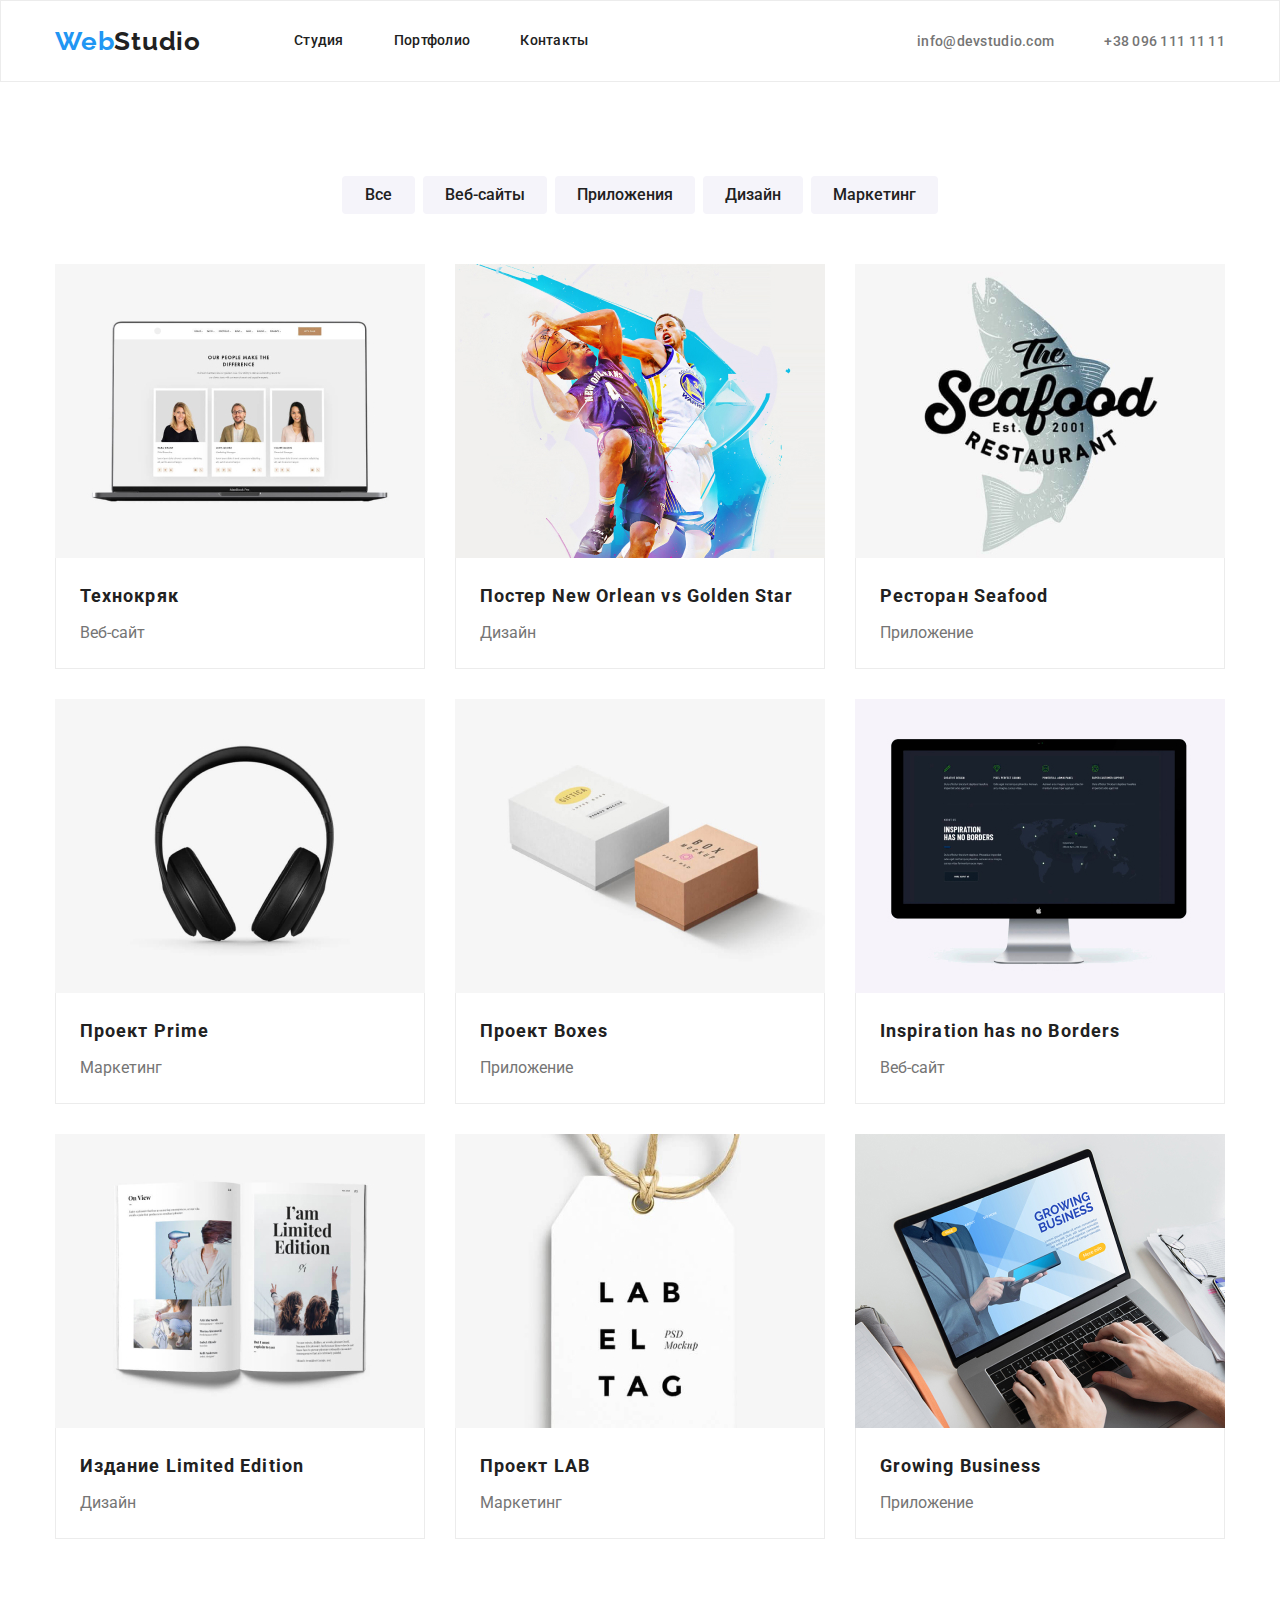
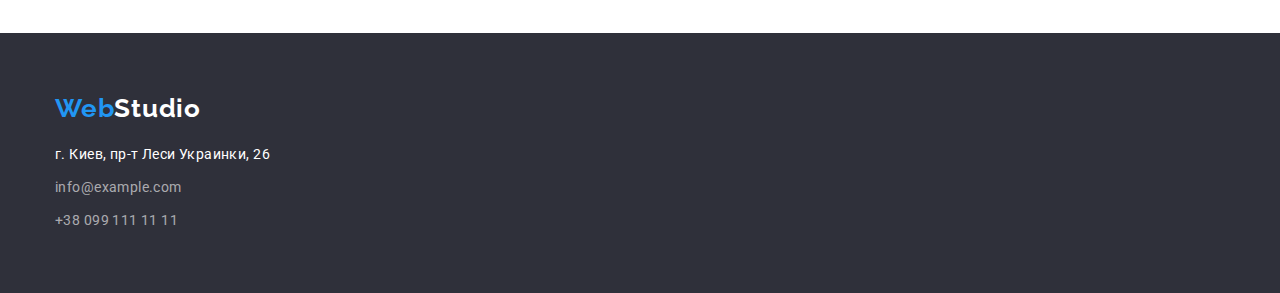
==== portfolio.html @ 2c627d45 "домашнє завдання 4" ====
<!doctype html>
<html lang="en">

<head>
    <meta charset="UTF-8">
    <meta http-equiv="X-UA-Compatible" content="IE=edge">
    <meta name="viewport" content="width=device-width, initial-scale=1.0">
    <title>Document</title>
    <link
        href="https://fonts.googleapis.com/css2?family=Raleway:wght@700&family=Roboto:wght@400;500;700;900&display=swap"
        rel="stylesheet">
    <link rel="stylesheet" href="./css/modern-normalize.css">
    <link rel="stylesheet" href="./css/styles.css">
</head>

<body>
    <!--шапка сайта-->
    <header class="page-header">
        <div class="container main-nav">
            <a href="" class="page-header-logo"><span class="part-logo">Web</span>Studio</a>
            <nav>
                <ul class="site-nav-list">
                    <li class="item">
                        <a class="site-nav-link" href="./index.html">Студия</a>
                    </li>
                    <li class="item">
                        <a class="site-nav-link" href="./portfolio.html">Портфолио</a>
                    </li>
                    <li class="item">
                        <a class="site-nav-link" href="">Контакты</a>
                    </li>
                </ul>
            </nav>
            <ul class="auth-nav">
                <li class="item">
                    <a class="contacts" href="mailo:info@devstudio.com">info@devstudio.com</a>
                </li>
                <li class="item">
                    <a class="contacts" href="tel:+380961111111">+38 096 111 11 11</a>
                </li>
            </ul>
        </div>
    </header>
    <main>
        <section class="section">
            <div class="container">
                <h1 class="title">наші роботи</h1>
                <ul class="portfolio-all-button">
                    <li class="portfolio-item">
                        <button class="portfolio-button" type="button">Все</button>
                    </li>
                    <li class="portfolio-item"><button class="portfolio-button" type="button">Веб-сайты</button></li>
                    <li class="portfolio-item"><button class="portfolio-button" type="button">Приложения</button></li>
                    <li class="portfolio-item"><button class="portfolio-button" type="button">Дизайн</button></li>
                    <li class="portfolio-item"><button class="portfolio-button" type="button">Маркетинг</button></li>
                </ul>
                <ul class="portfolio-list">
                    <li class="portfolio-order">
                        <a class="portfolio-links" href="">
                            <img src="images/img(1).jpg" alt="картинка" width="370">
                            <div class="portfolio">
                                <h2 class="portfolio-title">Технокряк</h2>
                                <p class="portfolio-text">Веб-сайт</p>
                            </div>
                        </a>
                    </li>

                    <li class="portfolio-order">
                        <a class="portfolio-links" href="">
                            <img src="images/img(2)(1).jpg" alt="картинка" width="370">
                            <div class="portfolio">
                                <h2 class="portfolio-title">Постер New Orlean vs Golden Star</h2>
                                <p class="portfolio-text">Дизайн</p>
                            </div>
                        </a>
                    </li>

                    <li class="portfolio-order">
                        <a class="portfolio-links" href="">
                            <img src="images/img(3)(1).jpg" alt="картинка" width="370">
                            <div class="portfolio">
                                <h2 class="portfolio-title">Ресторан Seafood</h2>
                                <p class="portfolio-text">Приложение</p>
                            </div>
                        </a>
                    </li>

                    <li class="portfolio-order">
                        <a class="portfolio-links" href="">
                            <img src="images/img(4).jpg" alt="картинка" width="370">
                            <div class="portfolio">
                                <h2 class="portfolio-title">Проект Prime</h2>
                                <p class="portfolio-text">Маркетинг</p>
                            </div>
                        </a>
                    </li>

                    <li class="portfolio-order">
                        <a class="portfolio-links" href="">
                            <img src="images/img(5).jpg" alt="картинка" width="370">
                            <div class="portfolio">
                                <h2 class="portfolio-title">Проект Boxes</h2>
                                <p class="portfolio-text">Приложение</p>
                            </div>
                        </a>
                    </li>

                    <li class="portfolio-order">
                        <a class="portfolio-links" href="">
                            <img src="images/img(6).jpg" alt="картинка" width="370">
                            <div class="portfolio">
                                <h2 class="portfolio-title">Inspiration has no Borders</h2>
                                <p class="portfolio-text">Веб-сайт</p>
                            </div>
                        </a>
                    </li>

                    <li class="portfolio-order">
                        <a class="portfolio-links" href="">
                            <img src="images/img (7).jpg" alt="картинка" width="370">
                            <div class="portfolio">
                                <h2 class="portfolio-title">Издание Limited Edition</h2>
                                <p class="portfolio-text">Дизайн</p>
                            </div>
                        </a>
                    </li>

                    <li class="portfolio-order">
                        <a class="portfolio-links" href="">
                            <img src="images/img(8)(1).jpg" alt="картинка" width="370">
                            <div class="portfolio">
                                <h2 class="portfolio-title">Проект LAB</h2>
                                <p class="portfolio-text">Маркетинг</p>
                            </div>
                        </a>
                    </li>

                    <li class="portfolio-order">
                        <a class="portfolio-links" href="">
                            <img src="images/img(9)(1).jpg" alt="картинка" width="370">
                            <div class="portfolio">
                                <h2 class="portfolio-title">Growing Business</h2>
                                <p class="portfolio-text">Приложение</p>
                            </div>
                        </a>
                    </li>
                </ul>
            </div>
        </section>

    </main>
    <footer class="bottom">
        <div class="container">
            <a class="logo" href=""><span class="part-logo">Web</span>Studio</a>
            <address>
                <ul class="botom-list">
                    <li class="bottom-item">
                        <a class="address-link" href="">г. Киев, пр-т Леси Украинки, 26</a>
                    </li>
                    <li class="bottom-item">
                        <a class="mail" href="mailo:info@example.com">info@example.com</a>
                    </li>
                    <li class="bottom-item">
                        <a class="tel" href="tel:+380991111111">+38 099 111 11 11</a>
                    </li>

                </ul>
            </address>
        </div>
    </footer>
</body>

</html>
---- css/styles.css ----
:root {
  --primary-text-color: #757575;
  --title-text-color: #212121;
  --accent-color: #2196f3;
  --white-color: #ffffff;
  --primary-bg-color: #2f303a;
}
body {
  font-family: Roboto, sans-serif;
  color: var(--primary-text-color);
}
h1,h2,h3,p{
  margin: 0;
}
img{
  display: block;
  max-width: 100%;
  height: auto;
}
.section{ 
  padding-top: 94px;
  padding-bottom: 94px;
}
.page-header {
  background-color: var(--white-color);
  border: 1px solid #ECECEC;
}
/* logo */
.page-header-logo {
  margin-right:  93px;

  color: var(--title-text-color);
  text-decoration: none;
  font-family: Raleway;
  font-weight: 700;
  font-size: 26px;
  line-height: 1.19;
  letter-spacing: 0.03em;
}
.container 
{
  margin-left: auto;
  margin-right: auto;
  width: 1200px;
  padding-left: 15px;
  padding-right: 15px;
}
.part-logo {
  color: var(--accent-color);
}
/* site-nav */
.main-nav{
  display: flex;
  align-items: center;
}
ul{
  margin: 0;
  padding: 0;

  list-style: none;
}
.site-nav-list{
  display: flex;
  }
  .item:not(:last-child){
    margin-right: 50px;
  }
.site-nav-link {
  display: block;
  padding-top: 32px;
  padding-bottom: 32px;

  color: var(--title-text-color);
  text-decoration: none;
  font-weight: 500;
  font-size: 14px;
  line-height: 1.14;
  letter-spacing: 0.02em;
}
.site-nav-link:hover,
.site-nav-link:focus {
  color: var(--accent-color);
}
.auth-nav{
  display: flex;
  margin-left: auto;
}

/* contacts */
.contacts {
  color: var(--primary-text-color);
  text-decoration: none;
  font-weight: 500;
  font-size: 14px;
  line-height: 1.14;
  letter-spacing: 0.02em;
}
.contacts:hover,
.contacts:focus {
  color: var(--accent-color);
}
/* hero */

.hero {
  padding: 200px 0;
  background-color: #2f303a;
}
.hero-title {
  margin-bottom: 30px;

  color: var(--white-color);
  font-weight: 900;
  font-size: 44px;
  line-height: 1.36;
  text-align: center;
  letter-spacing: 0.06em;
  text-transform: uppercase;
}
.hero-button {
    display: flex;
  align-items: center;
  text-align: center;
  letter-spacing: 0.06em;
  min-width: 200px;
  border-radius: 4px;
  padding:10px 32px;
  margin-left: auto;
  margin-right: auto;

  color: var(--white-color);
  background-color: var(--accent-color);
  cursor: pointer;
  font-weight: 700;
  font-size: 16px;
  line-height: 1.87;
}

/* pros */
.title{
  width: 1px;
  height: 1px;
  overflow: hidden;
  opacity: 0;
  margin-top: -1px;
}

.pros-list{
  display: flex;

   list-style: none;
}
.pros-list>.pros-item:not(:last-child){
 margin-right: 30px;
}
.pros-title {
  margin-bottom: 10px;

  color: var(--title-text-color);
  font-size: 14px;
  line-height: 1.14;
  letter-spacing: 0.03em;
  text-transform: uppercase;
}
.pros-text {
  font-size: 14px;
  line-height: 1.71;
  letter-spacing: 0.03em;
}
/*work*/
.work{
  padding-top:0;
}
.work-second-title {
  margin-bottom: 50px;

  font-weight: 700;
  font-size: 36px;
  line-height: 1.16;
  text-align: center;
  letter-spacing: 0.03em;
color: #212121;
}
.work-list{
    display: flex;
}

.work-item:not(:last-child){
  margin-right: 30px;
}

/* team */

.team {
  background-color: #f5f4fa;
}
.team-list{
  display: flex;

   list-style: none;
}
.team-item:not(:last-child){
 margin-right: 30px;
}
.team-title {
  margin-bottom: 50px;

  color: var(--title-text-color);
  font-weight: 700;
  font-size: 36px;
  line-height: 1.16;
  text-align: center;
}
.team-name{
padding-top: 30px;
padding-bottom: 30px;
}
.team-name-title {
  margin-bottom: 10px;

  color: var(--title-text-color);
  font-weight: 500;
  font-size: 16px;
  line-height: 1.18;
  text-align: center;
}
.taem-text {
  font-size: 16px;
  line-height: 1.18;
  text-align: center;
  letter-spacing: 0.03em;
}
/* footer */

.bottom {
  padding: 60px 0;
  background-color: #2f303a;
}
.logo {
  display: flex;
  margin-bottom: 20px;

  color: var(--white-color);
  text-decoration: none;
  font-family: Raleway;
  font-weight: 700;
  font-size: 26px;
  line-height: 1.19;
  letter-spacing: 0.03em;
}
.botom-list{
  padding: 0;

   list-style: none;
}
.bottom-item:not(:last-child){
  margin-bottom: 9px;
}
.address-link {
  color: var(--white-color);
  text-decoration: none;
  font-style: normal;
  font-size: 14px;
  line-height: 1.71;
  letter-spacing: 0.03em;
}
.mail,
.tel {
  color: rgba(255, 255, 255, 0.6);
  text-decoration: none;
  font-style: normal;
  font-size: 14px;
  line-height: 1.71;
  letter-spacing: 0.03em;
}

/*portfolio*/

.portfolio-links {
  text-decoration: none;
}
.portfolio-title {
  color: var(--title-text-color);
  font-weight: 700;
  font-size: 18px;
  line-height: 2;
  letter-spacing: 0.06em;
}
.portfolio-text {
      margin-top: 4px;

  color: var(--primary-text-color);
  font-size: 16px;
  line-height: 1.87;
}
.portfolio-all-button{
  padding: 0;
  margin: 0;
  display: flex;

   list-style: none;
}

.portfolio-all-button{
  justify-content:center;
  margin-bottom: 50px;
}
.portfolio-item:not(:last-child){
  margin-right: 8px;
}
.portfolio-list{
  display: flex;

  list-style: none;
}
.portfolio-button{
    padding: 6px 22px;
  border-radius: 4px;
  border:transparent;

  color:var(--title-text-color);
  background-color: #f5f4fa;
  font-weight: 500;
  font-size: 16px;
  line-height: 1.62;
  text-align: center;
  min-width: 73px;
}
.portfolio-button:hover,
.portfolio-button:focus {
  background-color: var(--accent-color);
  color: var(--white-color);
  cursor: pointer;
}
.portfolio-list{
  display: flex;
  flex-wrap: wrap;
  padding: 0;
  margin-left: -30px;
  margin-top: -30px;

   list-style: none;
  }
  .portfolio-list >.portfolio-order{
    flex-basis: calc(100% /3 - 30px);
    margin-left: 30px;
    margin-top: 30px;
  }
  .portfolio{
    padding-top: 20px;
    padding-bottom: 20px;
    padding-left: 24px;
    padding-right: 24px;
    border-bottom:1px solid #ECECEC;
    border-left: 1px solid #ECECEC;
    border-right: 1px solid #ECECEC;
  }
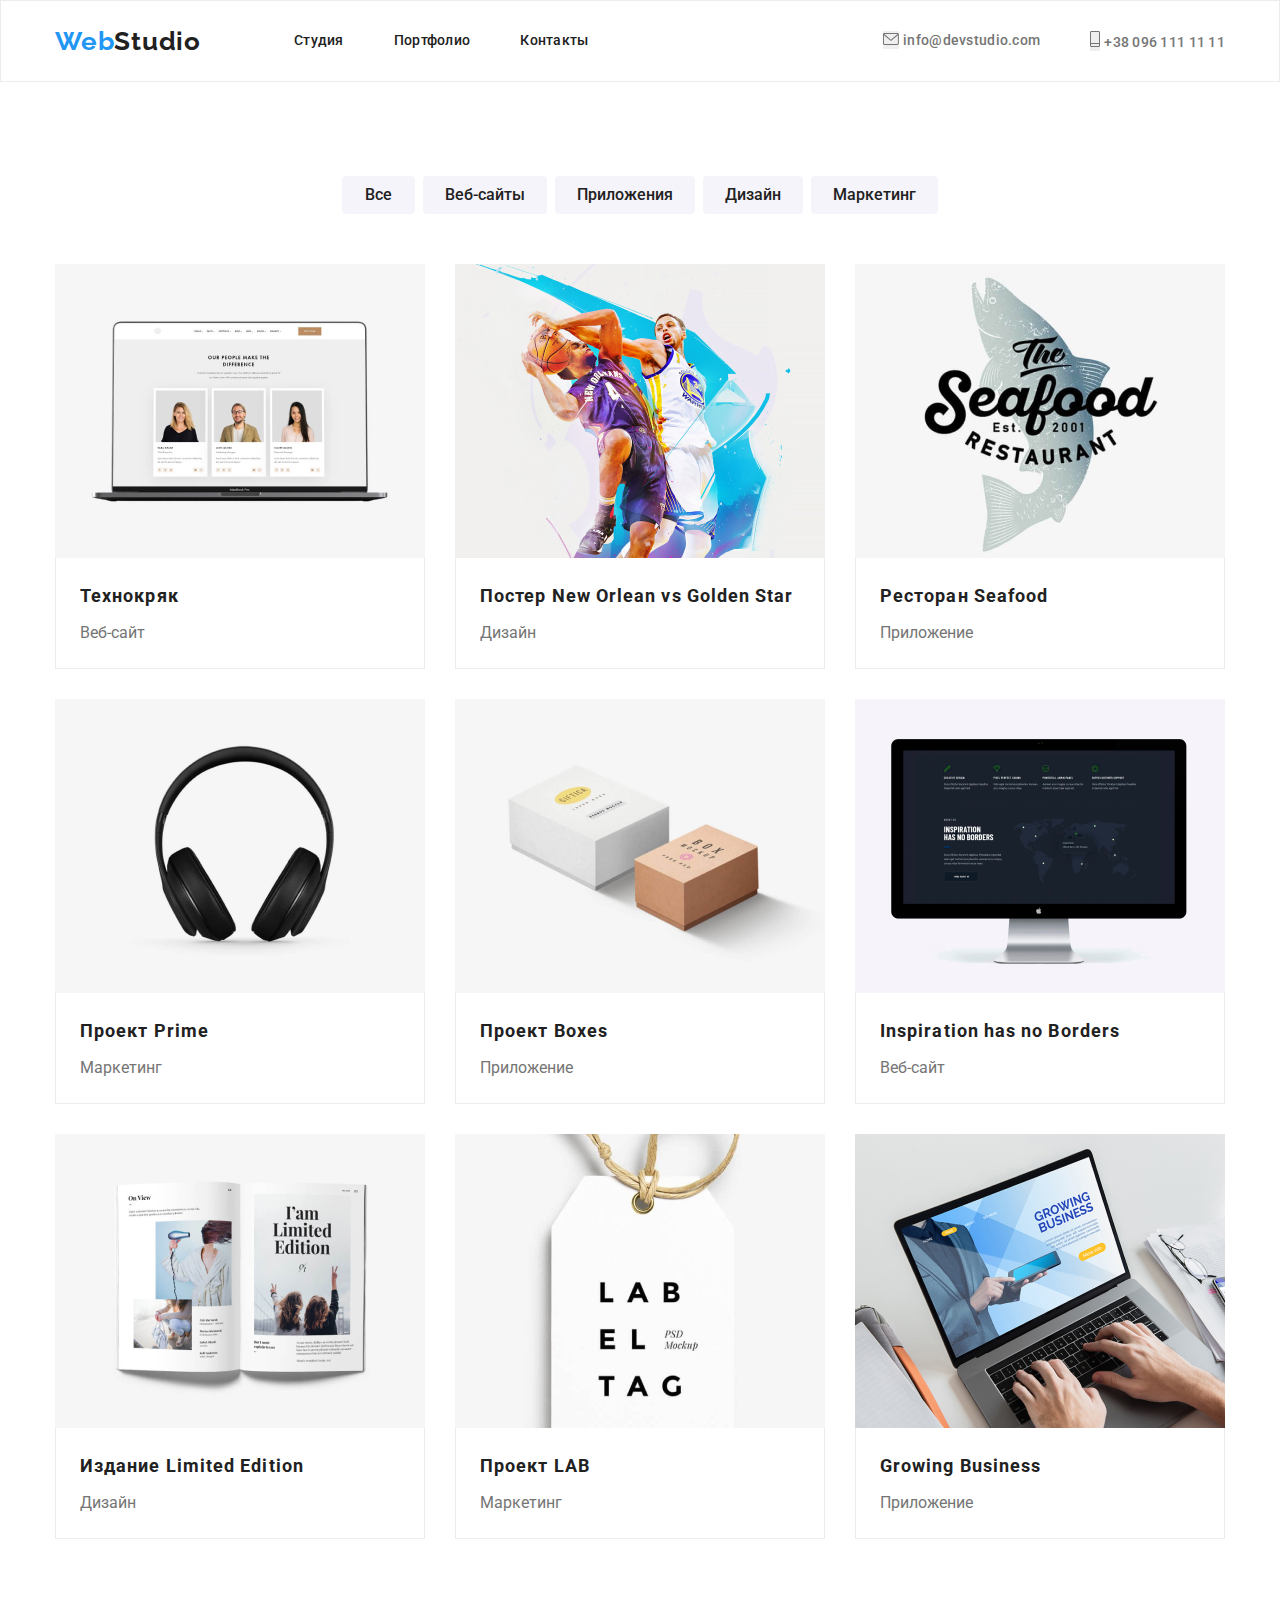
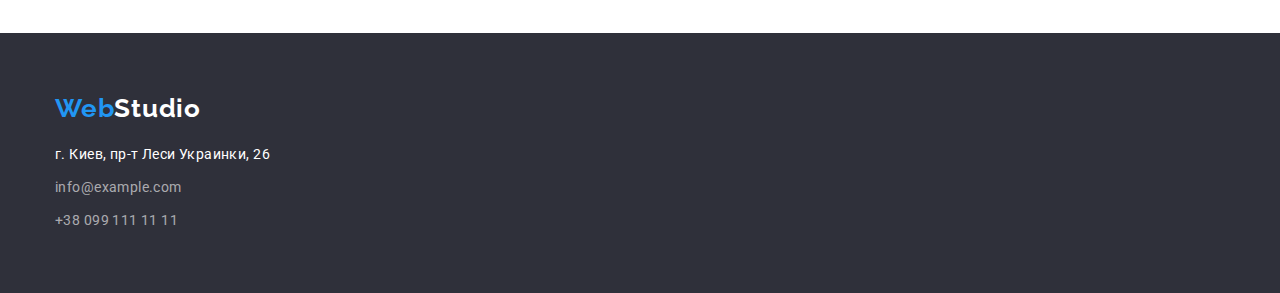
==== commit ad8bf3ae: "ДЗ4" ====
--- a/portfolio.html
+++ b/portfolio.html
@@ -33,9 +33,19 @@
             </nav>
             <ul class="auth-nav">
                 <li class="item">
+                    <button class="button">
+                        <svg class="button-item">
+                            <use href="images/icons.svg#icon-envelope"></use>
+                        </svg>
+                    </button>
                     <a class="contacts" href="mailo:info@devstudio.com">info@devstudio.com</a>
                 </li>
                 <li class="item">
+                    <button class="button">
+                        <svg class="button-contacts">
+                            <use href="images/icons.svg#icon-Vector"></use>
+                        </svg>
+                    </button>
                     <a class="contacts" href="tel:+380961111111">+38 096 111 11 11</a>
                 </li>
             </ul>
--- a/css/styles.css
+++ b/css/styles.css
@@ -99,11 +99,40 @@
 .contacts:focus {
   color: var(--accent-color);
 }
+.button{
+  padding: 0;
+  border: none;
+}
+.button-item{
+  width: 16px;
+  height: 12px;
+}
+.button-contacts{
+ width: 10px;
+ height: 16px;
+}
 /* hero */
 
 .hero {
+ 
   padding: 200px 0;
+
+display: flex;
   background-color: #2f303a;
+}
+.overlay{
+ background-image:linear-gradient(to right,
+   rgba(47, 48, 58, 0.4),
+   rgba(47, 48, 58, 0.4)),
+ url(../images/Img\(1\)\(1\).jpg);
+  background-repeat: no-repeat;
+  background-size: cover;
+  background-position: center;
+  min-height: 600px;
+  max-width: 1600px;
+  margin-left: auto;
+  margin-right: auto;
+
 }
 .hero-title {
   margin-bottom: 30px;
@@ -229,6 +258,10 @@
   text-align: center;
   letter-spacing: 0.03em;
 }
+.netvorks{
+  width: 20px;
+  height: 20px;
+}
 /* footer */
 
 .bottom {
@@ -271,6 +304,10 @@
   font-size: 14px;
   line-height: 1.71;
   letter-spacing: 0.03em;
+}
+.bottom-netvorks{
+  width: 20px;
+  height: 20px;
 }
 
 /*portfolio*/
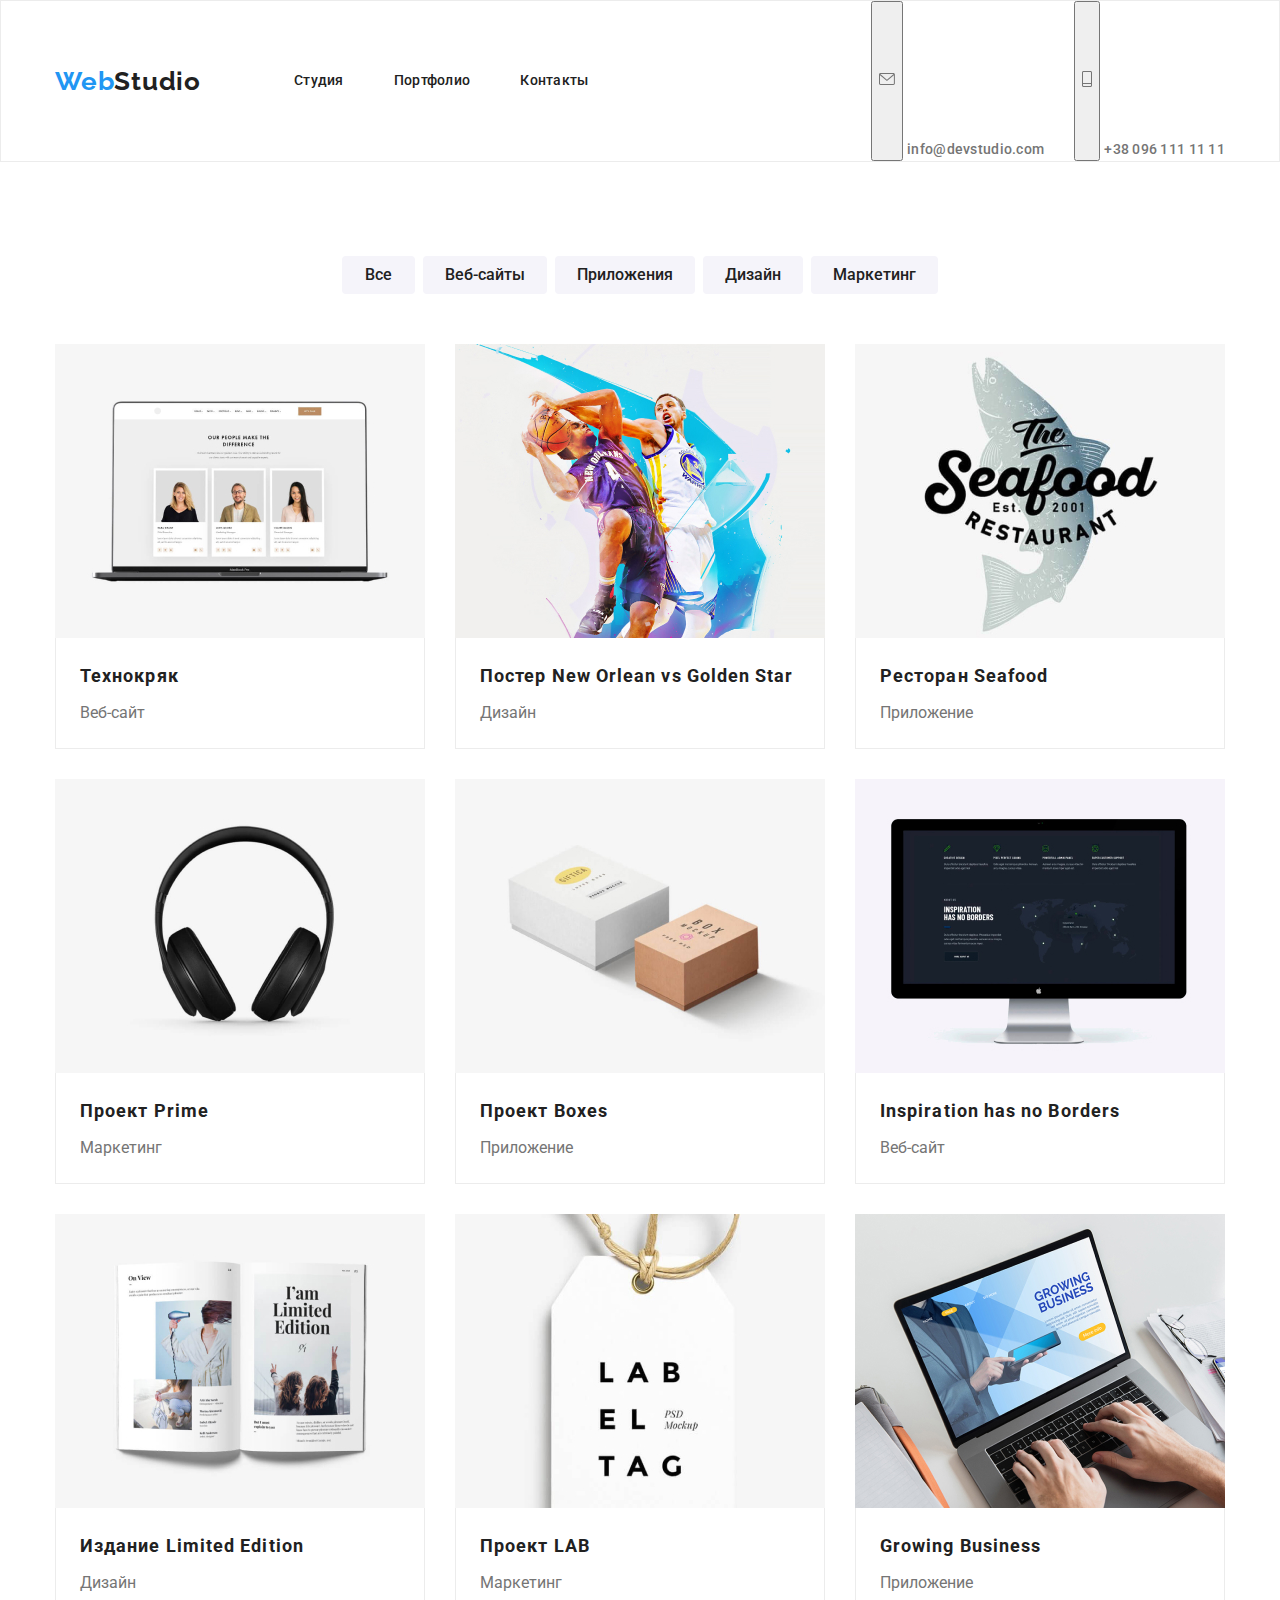
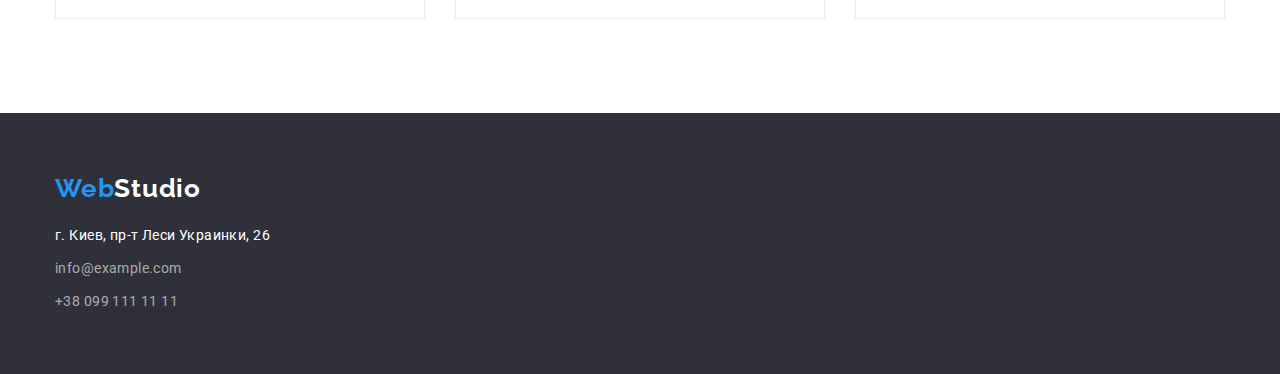
==== commit ba19a9a6: "домашнє завдання 4" ====
--- a/portfolio.html
+++ b/portfolio.html
@@ -2,55 +2,55 @@
 <html lang="en">
 
 <head>
-    <meta charset="UTF-8">
-    <meta http-equiv="X-UA-Compatible" content="IE=edge">
-    <meta name="viewport" content="width=device-width, initial-scale=1.0">
-    <title>Document</title>
-    <link
-        href="https://fonts.googleapis.com/css2?family=Raleway:wght@700&family=Roboto:wght@400;500;700;900&display=swap"
-        rel="stylesheet">
-    <link rel="stylesheet" href="./css/modern-normalize.css">
-    <link rel="stylesheet" href="./css/styles.css">
+<meta charset="UTF-8">
+<meta http-equiv="X-UA-Compatible" content="IE=edge">
+<meta name="viewport" content="width=device-width, initial-scale=1.0">
+<title>Document</title>
+<link
+href="https://fonts.googleapis.com/css2?family=Raleway:wght@700&family=Roboto:wght@400;500;700;900&display=swap"
+rel="stylesheet">
+<link rel="stylesheet" href="./css/modern-normalize.css">
+<link rel="stylesheet" href="./css/styles.css">
 </head>
 
 <body>
     <!--шапка сайта-->
-    <header class="page-header">
-        <div class="container main-nav">
-            <a href="" class="page-header-logo"><span class="part-logo">Web</span>Studio</a>
-            <nav>
-                <ul class="site-nav-list">
-                    <li class="item">
-                        <a class="site-nav-link" href="./index.html">Студия</a>
-                    </li>
-                    <li class="item">
-                        <a class="site-nav-link" href="./portfolio.html">Портфолио</a>
-                    </li>
-                    <li class="item">
-                        <a class="site-nav-link" href="">Контакты</a>
-                    </li>
-                </ul>
-            </nav>
-            <ul class="auth-nav">
-                <li class="item">
-                    <button class="button">
-                        <svg class="button-item">
-                            <use href="images/icons.svg#icon-envelope"></use>
-                        </svg>
-                    </button>
-                    <a class="contacts" href="mailo:info@devstudio.com">info@devstudio.com</a>
-                </li>
-                <li class="item">
-                    <button class="button">
-                        <svg class="button-contacts">
-                            <use href="images/icons.svg#icon-Vector"></use>
-                        </svg>
-                    </button>
-                    <a class="contacts" href="tel:+380961111111">+38 096 111 11 11</a>
-                </li>
-            </ul>
-        </div>
-    </header>
+<header class="page-header">
+<div class="container main-nav">
+<a href="" class="page-header-logo"><span class="part-logo">Web</span>Studio</a>
+<nav>
+<ul class="site-nav-list">
+<li class="item">
+<a class="site-nav-link" href="./index.html">Студия</a>
+</li>
+<li class="item">
+<a class="site-nav-link" href="./portfolio.html">Портфолио</a>
+</li>
+<li class="item">
+<a class="site-nav-link" href="">Контакты</a>
+</li>
+</ul>
+</nav>
+<ul class="contakt-nav">
+<li class="contakt-nav-item">
+<button class="button">
+<svg class="button-item" width="16" heigth="12">
+<use href="images/icons.svg#icon-envelope"></use>
+</svg>
+</button>
+<a class="contacts" href="mailo:info@devstudio.com">info@devstudio.com</a>
+</li>
+<li class="contakt-nav-item">
+<button class="button">
+<svg class="button-contacts"width="10" heigth="16">
+<use href="images/icons.svg#icon-Vector"></use>
+</svg>
+</button>
+<a class="contacts" href="tel:+380961111111">+38 096 111 11 11</a>
+</li>
+</ul>
+</div>
+</header>
     <main>
         <section class="section">
             <div class="container">
--- a/css/styles.css
+++ b/css/styles.css
@@ -81,13 +81,19 @@
 .site-nav-link:focus {
   color: var(--accent-color);
 }
-.auth-nav{
+/* contacts */
+.contakt-nav{
   display: flex;
   margin-left: auto;
 }
-
-/* contacts */
-.contacts {
+.contakt-nav-item:not(:last-child){
+margin-right: 30px;
+}
+.contacts{
+  justify-content: center;
+  
+  padding-top: auto;
+  padding-bottom: auto;
   color: var(--primary-text-color);
   text-decoration: none;
   font-weight: 500;
@@ -99,22 +105,13 @@
 .contacts:focus {
   color: var(--accent-color);
 }
-.button{
-  padding: 0;
-  border: none;
-}
-.button-item{
-  width: 16px;
-  height: 12px;
-}
-.button-contacts{
- width: 10px;
- height: 16px;
+.icon-phon , .icon-envelope{
+margin: 0 auto;
+justify-content: center;
 }
 /* hero */
 
 .hero {
- 
   padding: 200px 0;
 
 display: flex;
@@ -195,6 +192,10 @@
   line-height: 1.71;
   letter-spacing: 0.03em;
 }
+.button-pros{
+  display: flex;
+  justify-content: center;
+}
 /*work*/
 .work{
   padding-top:0;
@@ -258,9 +259,28 @@
   text-align: center;
   letter-spacing: 0.03em;
 }
-.netvorks{
-  width: 20px;
-  height: 20px;
+.team-netvorks{
+  display: flex;
+}
+.netvorks-icon:not(:last-child){
+  margin-right: 10px;
+} 
+/*client*/
+
+.title-client{
+    margin-bottom: 50px;
+
+  color: var(--title-text-color);
+  font-weight: 700;
+  font-size: 36px;
+  line-height: 1.16;
+  text-align: center;
+}
+.regular-client{
+  display: flex;
+}
+.client:not(:last-child){
+  margin-right: 30px;
 }
 /* footer */
 
@@ -307,8 +327,10 @@
 }
 .bottom-netvorks{
   width: 20px;
-  height: 20px;
-}
+  height: 20px}
+  .bottom-netvorks > icon{
+    margin-bottom: 30px;
+  }
 
 /*portfolio*/
 
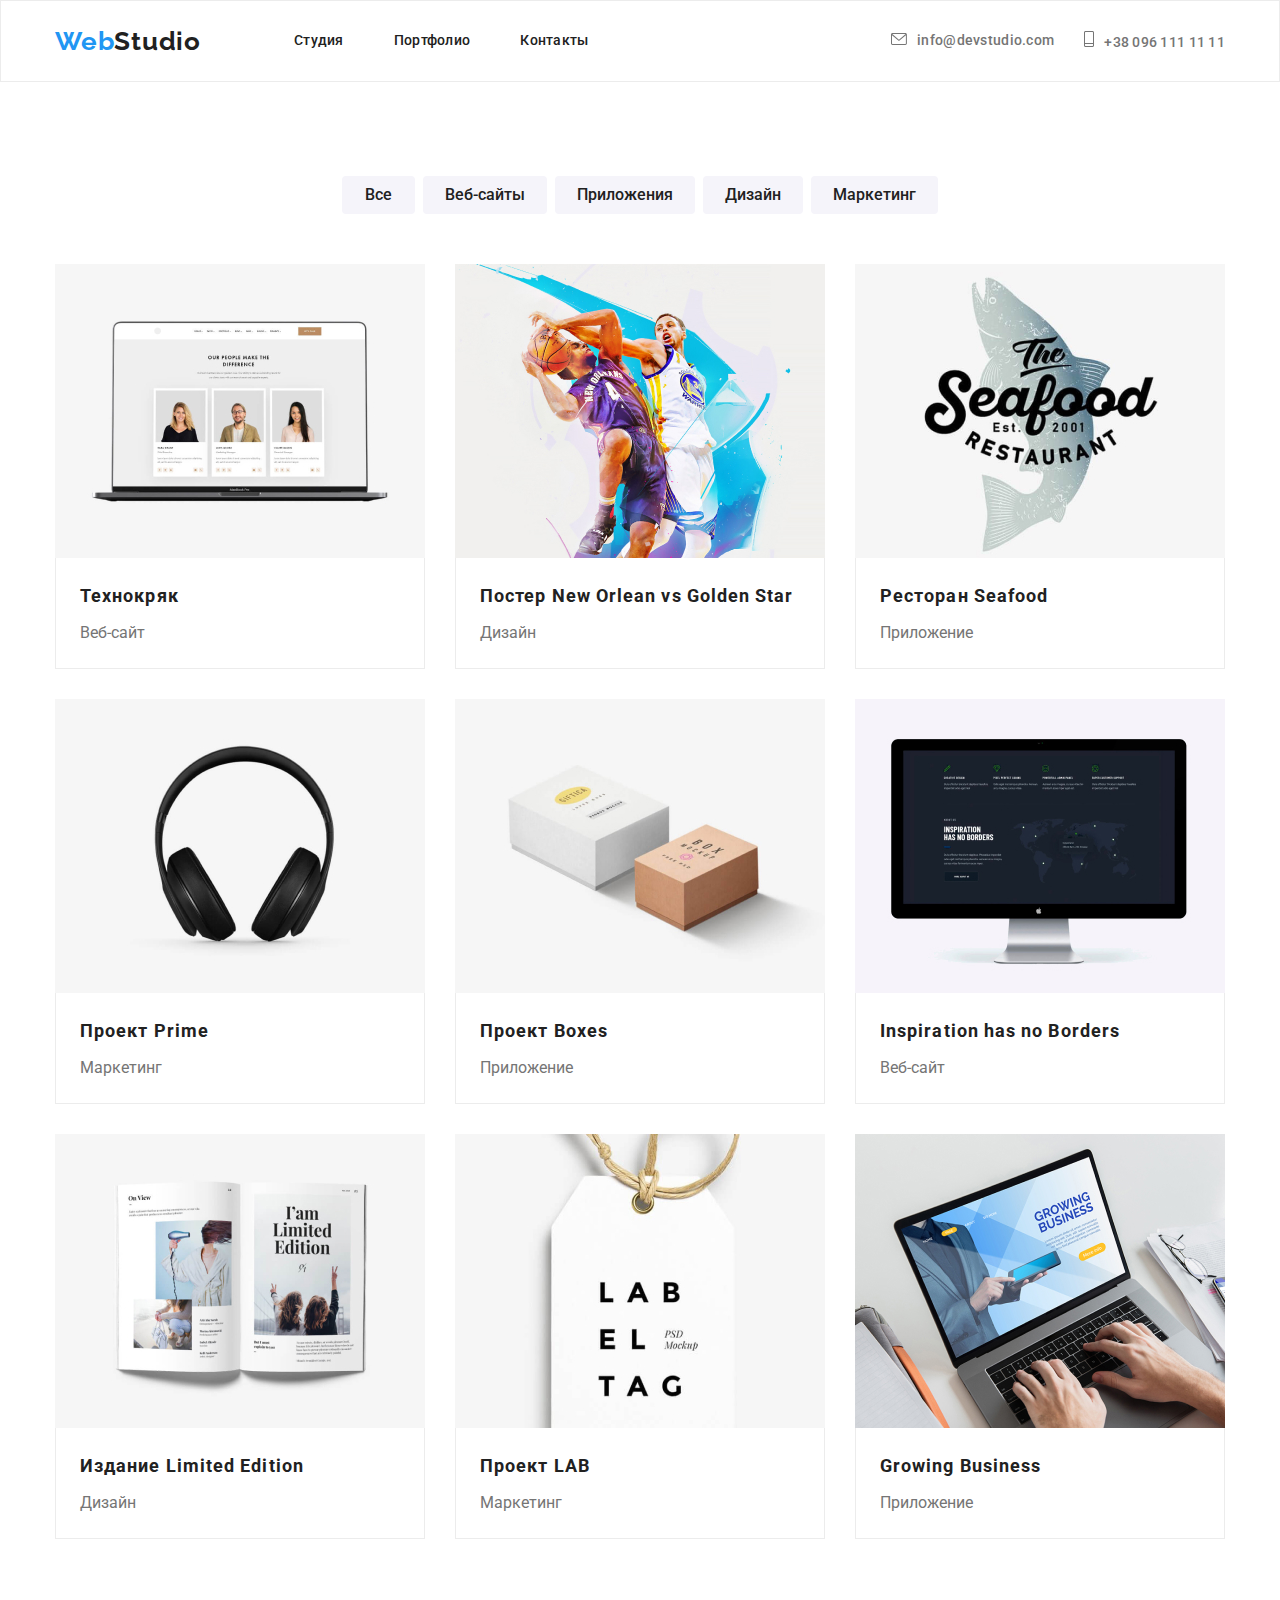
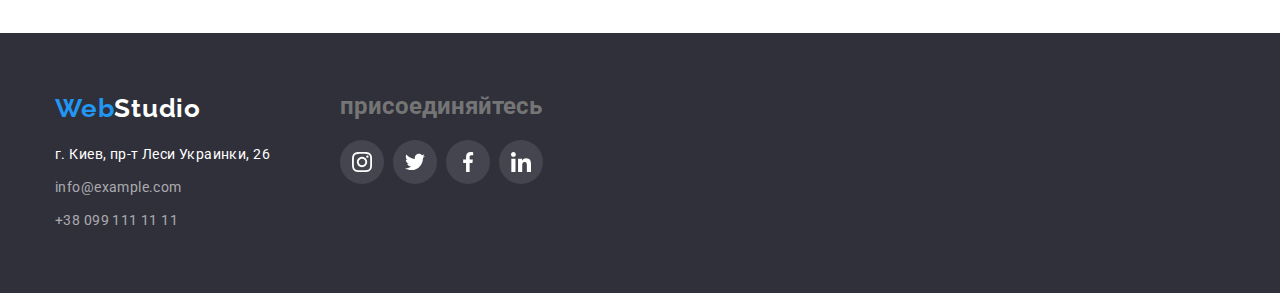
==== commit 9c208988: "домашнє завдання 4 фініш" ====
--- a/portfolio.html
+++ b/portfolio.html
@@ -33,20 +33,16 @@
 </nav>
 <ul class="contakt-nav">
 <li class="contakt-nav-item">
-<button class="button">
-<svg class="button-item" width="16" heigth="12">
-<use href="images/icons.svg#icon-envelope"></use>
-</svg>
-</button>
-<a class="contacts" href="mailo:info@devstudio.com">info@devstudio.com</a>
+<a class="contacts" href="mailo:info@devstudio.com">
+    <svg class="contacts-icon" width="16" height="12">
+    <use href="images/icons.svg#icon-envelope"></use>
+</svg>info@devstudio.com</a>
 </li>
 <li class="contakt-nav-item">
-<button class="button">
-<svg class="button-contacts"width="10" heigth="16">
-<use href="images/icons.svg#icon-Vector"></use>
-</svg>
-</button>
-<a class="contacts" href="tel:+380961111111">+38 096 111 11 11</a>
+<a class="contacts" href="tel:+380961111111">
+    <svg class="contacts-icon" width="10" height="16">
+    <use href="images/icons.svg#icon-Vector"></use>
+</svg>+38 096 111 11 11</a>
 </li>
 </ul>
 </div>
@@ -157,10 +153,11 @@
                 </ul>
             </div>
         </section>
-
     </main>
     <footer class="bottom">
         <div class="container">
+            <ul class="bottom-tumb">
+                <li class="adress">
             <a class="logo" href=""><span class="part-logo">Web</span>Studio</a>
             <address>
                 <ul class="botom-list">
@@ -173,9 +170,35 @@
                     <li class="bottom-item">
                         <a class="tel" href="tel:+380991111111">+38 099 111 11 11</a>
                     </li>
-
                 </ul>
             </address>
+                </li>
+                <li class="social">
+                    <h2 class="bottom-title">присоединяйтесь</h2>
+                    <ul class="bottom-list">
+                        <li class="netvorks-list">
+                            <a class="bottom-icon" href=""><svg class="bottom-netvorks" width="20" height="20">
+                                    <use href="images/icons.svg#icon-instagram"></use>
+                                </svg></a>
+                        </li>
+                        <li class="netvorks-list">
+                            <a class="bottom-icon" href=""><svg class="bottom-netvorks" width="20" height="20">
+                                    <use href="images/icons.svg#icon-twitter"></use>
+                                </svg></a>
+                        </li>
+                        <li class="netvorks-list">
+                            <a class="bottom-icon" href=""><svg class="bottom-netvorks" width="20" height="20">
+                                    <use href="images/icons.svg#icon-facebook"></use>
+                                </svg></a>
+                        </li>
+                        <li class="netvorks-list">
+                            <a class="bottom-icon" href=""><svg class="bottom-netvorks" width="20" height="20">
+                                    <use href="images/icons.svg#icon-linkedin"></use>
+                                </svg></a>
+                        </li>
+                    </ul>
+                </li>
+            </ul>
         </div>
     </footer>
 </body>
--- a/css/styles.css
+++ b/css/styles.css
@@ -89,11 +89,7 @@
 .contakt-nav-item:not(:last-child){
 margin-right: 30px;
 }
-.contacts{
-  justify-content: center;
-  
-  padding-top: auto;
-  padding-bottom: auto;
+.contacts{ 
   color: var(--primary-text-color);
   text-decoration: none;
   font-weight: 500;
@@ -105,9 +101,9 @@
 .contacts:focus {
   color: var(--accent-color);
 }
-.icon-phon , .icon-envelope{
-margin: 0 auto;
-justify-content: center;
+.contacts-icon{
+  fill: currentColor;
+  margin-right: 10px;
 }
 /* hero */
 
@@ -192,9 +188,14 @@
   line-height: 1.71;
   letter-spacing: 0.03em;
 }
-.button-pros{
-  display: flex;
-  justify-content: center;
+.pros-tumb{
+  height: 120px;
+  display: flex;
+  align-items: center;
+  justify-content: center;
+  background-color: #F5F4FA;
+  margin-bottom: 30px;
+  border-radius: 4px;
 }
 /*work*/
 .work{
@@ -211,9 +212,8 @@
 color: #212121;
 }
 .work-list{
-    display: flex;
-}
-
+    display: flex ;
+}
 .work-item:not(:last-child){
   margin-right: 30px;
 }
@@ -224,12 +224,15 @@
   background-color: #f5f4fa;
 }
 .team-list{
-  display: flex;
-
-   list-style: none;
+display: flex;
+list-style: none;
 }
 .team-item:not(:last-child){
  margin-right: 30px;
+}
+.team-item{
+  width: 270px;
+  height: 428px;
 }
 .team-title {
   margin-bottom: 50px;
@@ -243,6 +246,8 @@
 .team-name{
 padding-top: 30px;
 padding-bottom: 30px;
+box-shadow: 0px 1px 3px rgba(0, 0, 0, 0.12), 0px 1px 1px rgba(0, 0, 0, 0.14), 0px 2px 1px rgba(0, 0, 0, 0.2);
+border-radius: 0px 0px 4px 4px;
 }
 .team-name-title {
   margin-bottom: 10px;
@@ -261,10 +266,33 @@
 }
 .team-netvorks{
   display: flex;
-}
-.netvorks-icon:not(:last-child){
+  align-items: center;
+  justify-content: center;
+}
+.netvorks{
+  margin-top: 16px;
+  width: 44px;
+  height: 44px;
+}
+
+.netvorks:not(:last-child){
   margin-right: 10px;
-} 
+}
+.netvorks-link{
+  width: 100%;
+  height: 100%;
+  display: flex;
+  align-items: center;
+  justify-content: center;
+   fill: #AFB1B8;
+}
+.netvorks-link:hover,.netvorks-link:focus{
+  border-radius:50%;
+ background-color:#2196F3;
+ fill: #ffffff;
+}
+
+
 /*client*/
 
 .title-client{
@@ -279,12 +307,33 @@
 .regular-client{
   display: flex;
 }
+.client{
+  width: 170px;
+  height: 92px;
+   border: 1px solid #AFB1B8;
+   border: radius 4px ;
+}
 .client:not(:last-child){
   margin-right: 30px;
 }
+.link-client{
+  width: 100%;
+  height: 100%;
+  display: flex;
+  border-radius: 4px;
+  align-items: center;
+  justify-content: center;
+}
+.client-icon{
+  fill: #AFB1B8;
+}
+.client-icon:hover,.client-icon:focus{
+ fill: var(--accent-color);
+}
 /* footer */
 
 .bottom {
+  display: flex;
   padding: 60px 0;
   background-color: #2f303a;
 }
@@ -325,12 +374,38 @@
   line-height: 1.71;
   letter-spacing: 0.03em;
 }
-.bottom-netvorks{
-  width: 20px;
-  height: 20px}
-  .bottom-netvorks > icon{
-    margin-bottom: 30px;
-  }
+.bottom-tumb{
+  display: flex;
+}
+.social{
+  margin-left: 70px;
+}
+.bottom-list{
+  display: flex;
+  margin-top: 20px;
+  align-items: center;
+  justify-content: center;
+}
+.netvorks-list{
+  width:44px;
+  height:44px;
+}
+.netvorks-list:not(:last-child){
+  margin-right: 9px;
+}
+.bottom-icon{
+   width: 100%;
+  height: 100%;
+  display: flex;
+  align-items: center;
+  justify-content: center;
+  border-radius: 50%;
+  background-color:rgba(255, 255, 255, 0.1);
+  fill: #ffffff;
+}
+.bottom-icon:hover,.bottom-icon:focus{
+  background-color: #2196F3;
+}
 
 /*portfolio*/
 
@@ -370,6 +445,9 @@
   display: flex;
 
   list-style: none;
+}
+.portfolio-order:hover,.portfolio-order:focus{
+  box-shadow: 0px 1px 1px rgba(0, 0, 0, 0.12), 0px 4px 4px rgba(0, 0, 0, 0.06), 1px 4px 6px rgba(0, 0, 0, 0.16);
 }
 .portfolio-button{
     padding: 6px 22px;
